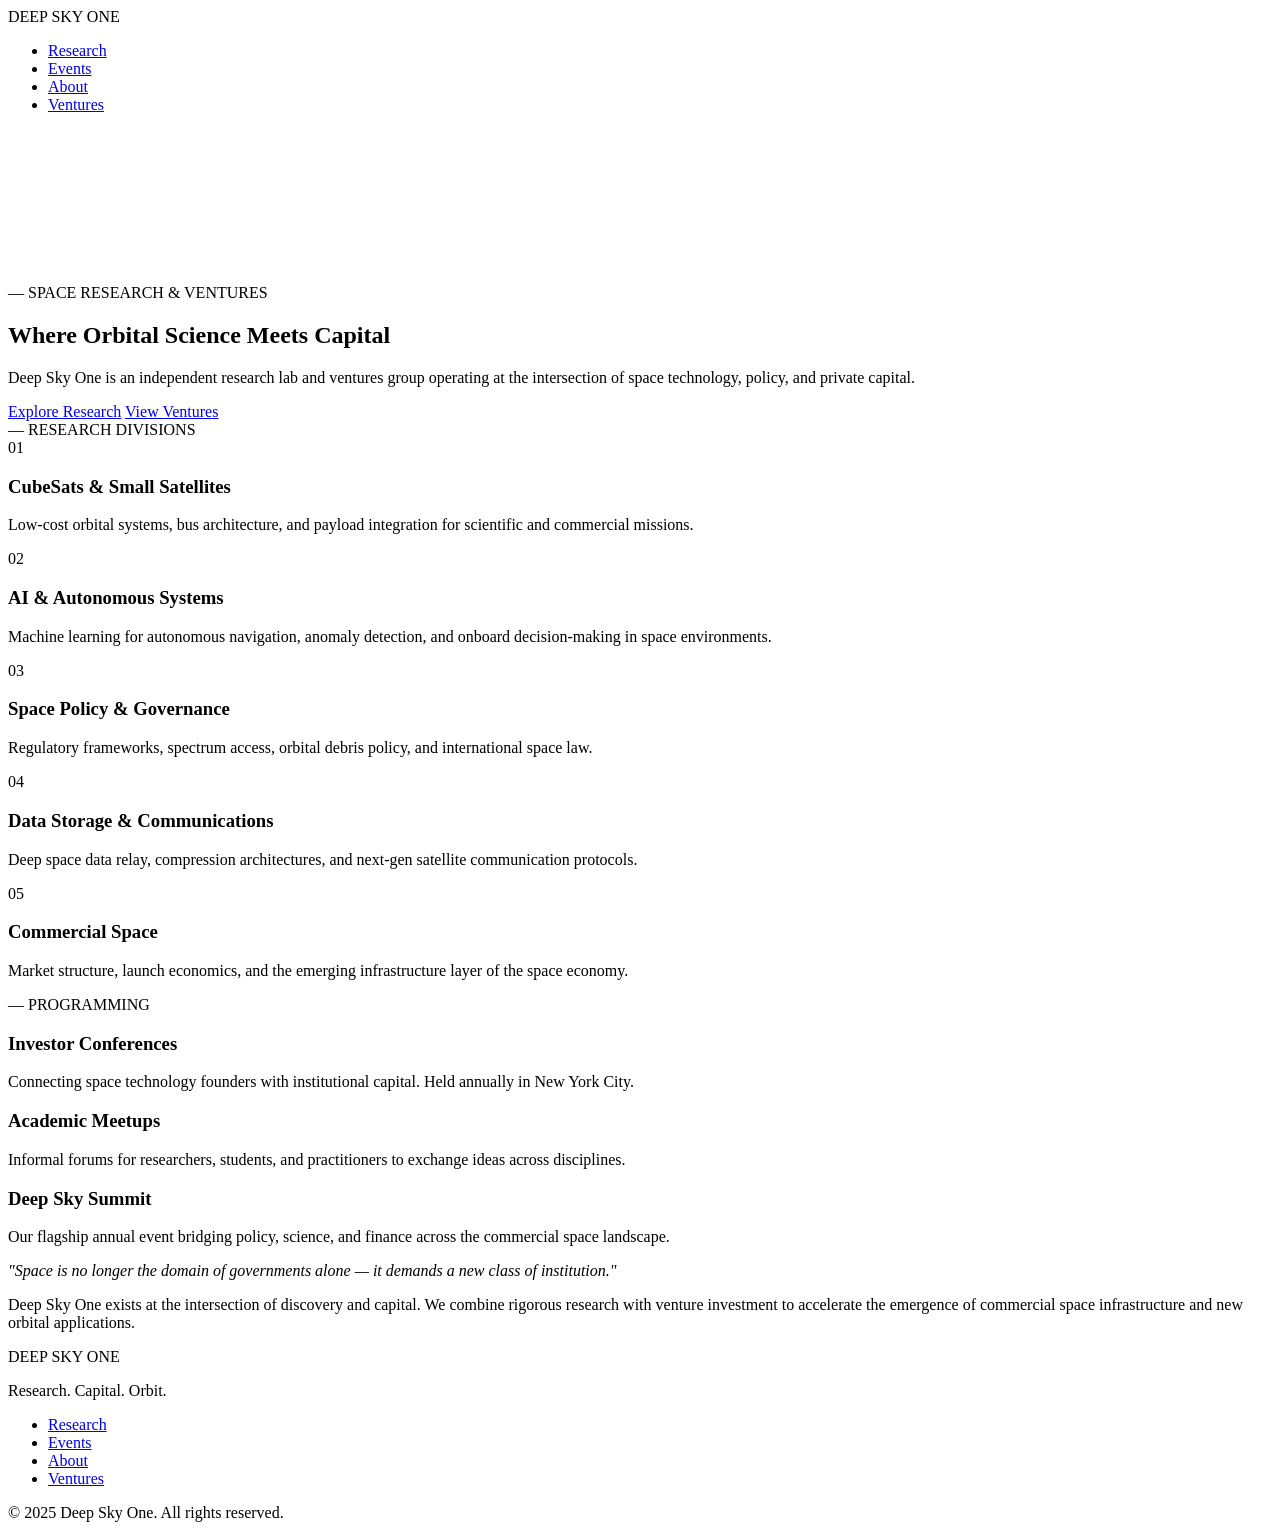
==== index.html @ 9aeb3053 "Add main homepage for Deep Sky One" ====
<!DOCTYPE html>
<html lang="en">
<head>
  <meta charset="UTF-8">
  <meta name="viewport" content="width=device-width, initial-scale=1.0">
  <title>Deep Sky One – Space Research & Ventures</title>
  <link rel="preconnect" href="https://fonts.googleapis.com">
  <link rel="preconnect" href="https://fonts.gstatic.com" crossorigin>
  <link href="https://fonts.googleapis.com/css2?family=Space+Grotesk:wght@400;600;700&family=Inter:wght@400;500;600&family=JetBrains+Mono:wght@400;600&display=swap" rel="stylesheet">
  <link rel="stylesheet" href="style.css">
</head>
<body>
  <!-- Navigation -->
  <nav class="navbar">
    <div class="nav-container">
      <div class="logo">
        DEEP SKY ONE<span class="logo-dot"></span>
      </div>
      <ul class="nav-links">
        <li><a href="#research">Research</a></li>
        <li><a href="#events">Events</a></li>
        <li><a href="#about">About</a></li>
        <li><a href="ventures.html">Ventures</a></li>
      </ul>
    </div>
  </nav>

  <!-- Hero Section -->
  <section class="hero">
    <canvas id="starfield"></canvas>
    <div class="hero-content">
      <div class="eyebrow">— SPACE RESEARCH & VENTURES</div>
      <h1 class="hero-headline">Where Orbital Science Meets Capital</h1>
      <p class="hero-subhead">Deep Sky One is an independent research lab and ventures group operating at the intersection of space technology, policy, and private capital.</p>
      <div class="hero-ctas">
        <a href="#research" class="btn btn-primary">Explore Research</a>
        <a href="ventures.html" class="btn btn-ghost">View Ventures</a>
      </div>
    </div>
  </section>

  <!-- Research Divisions -->
  <section class="research-divisions" id="research">
    <div class="container">
      <div class="section-header">
        <div class="eyebrow">— RESEARCH DIVISIONS</div>
      </div>
      <div class="research-grid">
        <div class="research-card">
          <div class="card-index">01</div>
          <h3 class="card-title">CubeSats & Small Satellites</h3>
          <p class="card-description">Low-cost orbital systems, bus architecture, and payload integration for scientific and commercial missions.</p>
        </div>
        <div class="research-card">
          <div class="card-index">02</div>
          <h3 class="card-title">AI & Autonomous Systems</h3>
          <p class="card-description">Machine learning for autonomous navigation, anomaly detection, and onboard decision-making in space environments.</p>
        </div>
        <div class="research-card">
          <div class="card-index">03</div>
          <h3 class="card-title">Space Policy & Governance</h3>
          <p class="card-description">Regulatory frameworks, spectrum access, orbital debris policy, and international space law.</p>
        </div>
        <div class="research-card">
          <div class="card-index">04</div>
          <h3 class="card-title">Data Storage & Communications</h3>
          <p class="card-description">Deep space data relay, compression architectures, and next-gen satellite communication protocols.</p>
        </div>
        <div class="research-card">
          <div class="card-index">05</div>
          <h3 class="card-title">Commercial Space</h3>
          <p class="card-description">Market structure, launch economics, and the emerging infrastructure layer of the space economy.</p>
        </div>
      </div>
    </div>
  </section>

  <!-- Events Section -->
  <section class="events" id="events">
    <div class="container">
      <div class="section-header">
        <div class="eyebrow">— PROGRAMMING</div>
      </div>
      <div class="events-grid">
        <div class="event-card">
          <h3 class="card-title">Investor Conferences</h3>
          <p class="card-description">Connecting space technology founders with institutional capital. Held annually in New York City.</p>
        </div>
        <div class="event-card">
          <h3 class="card-title">Academic Meetups</h3>
          <p class="card-description">Informal forums for researchers, students, and practitioners to exchange ideas across disciplines.</p>
        </div>
        <div class="event-card">
          <h3 class="card-title">Deep Sky Summit</h3>
          <p class="card-description">Our flagship annual event bridging policy, science, and finance across the commercial space landscape.</p>
        </div>
      </div>
    </div>
  </section>

  <!-- About Strip -->
  <section class="about-strip" id="about">
    <div class="container">
      <div class="about-content">
        <div class="about-quote">
          <p><em>"Space is no longer the domain of governments alone — it demands a new class of institution."</em></p>
        </div>
        <div class="about-text">
          <p>Deep Sky One exists at the intersection of discovery and capital. We combine rigorous research with venture investment to accelerate the emergence of commercial space infrastructure and new orbital applications.</p>
        </div>
      </div>
    </div>
  </section>

  <!-- Footer -->
  <footer class="footer">
    <div class="container">
      <div class="footer-top">
        <div class="footer-logo">
          <div class="logo">DEEP SKY ONE<span class="logo-dot"></span></div>
          <p class="footer-tagline">Research. Capital. Orbit.</p>
        </div>
        <ul class="footer-links">
          <li><a href="#research">Research</a></li>
          <li><a href="#events">Events</a></li>
          <li><a href="#about">About</a></li>
          <li><a href="ventures.html">Ventures</a></li>
        </ul>
      </div>
      <div class="footer-bottom">
        <p>&copy; 2025 Deep Sky One. All rights reserved.</p>
      </div>
    </div>
  </footer>

  <script src="main.js"></script>
</body>
</html>
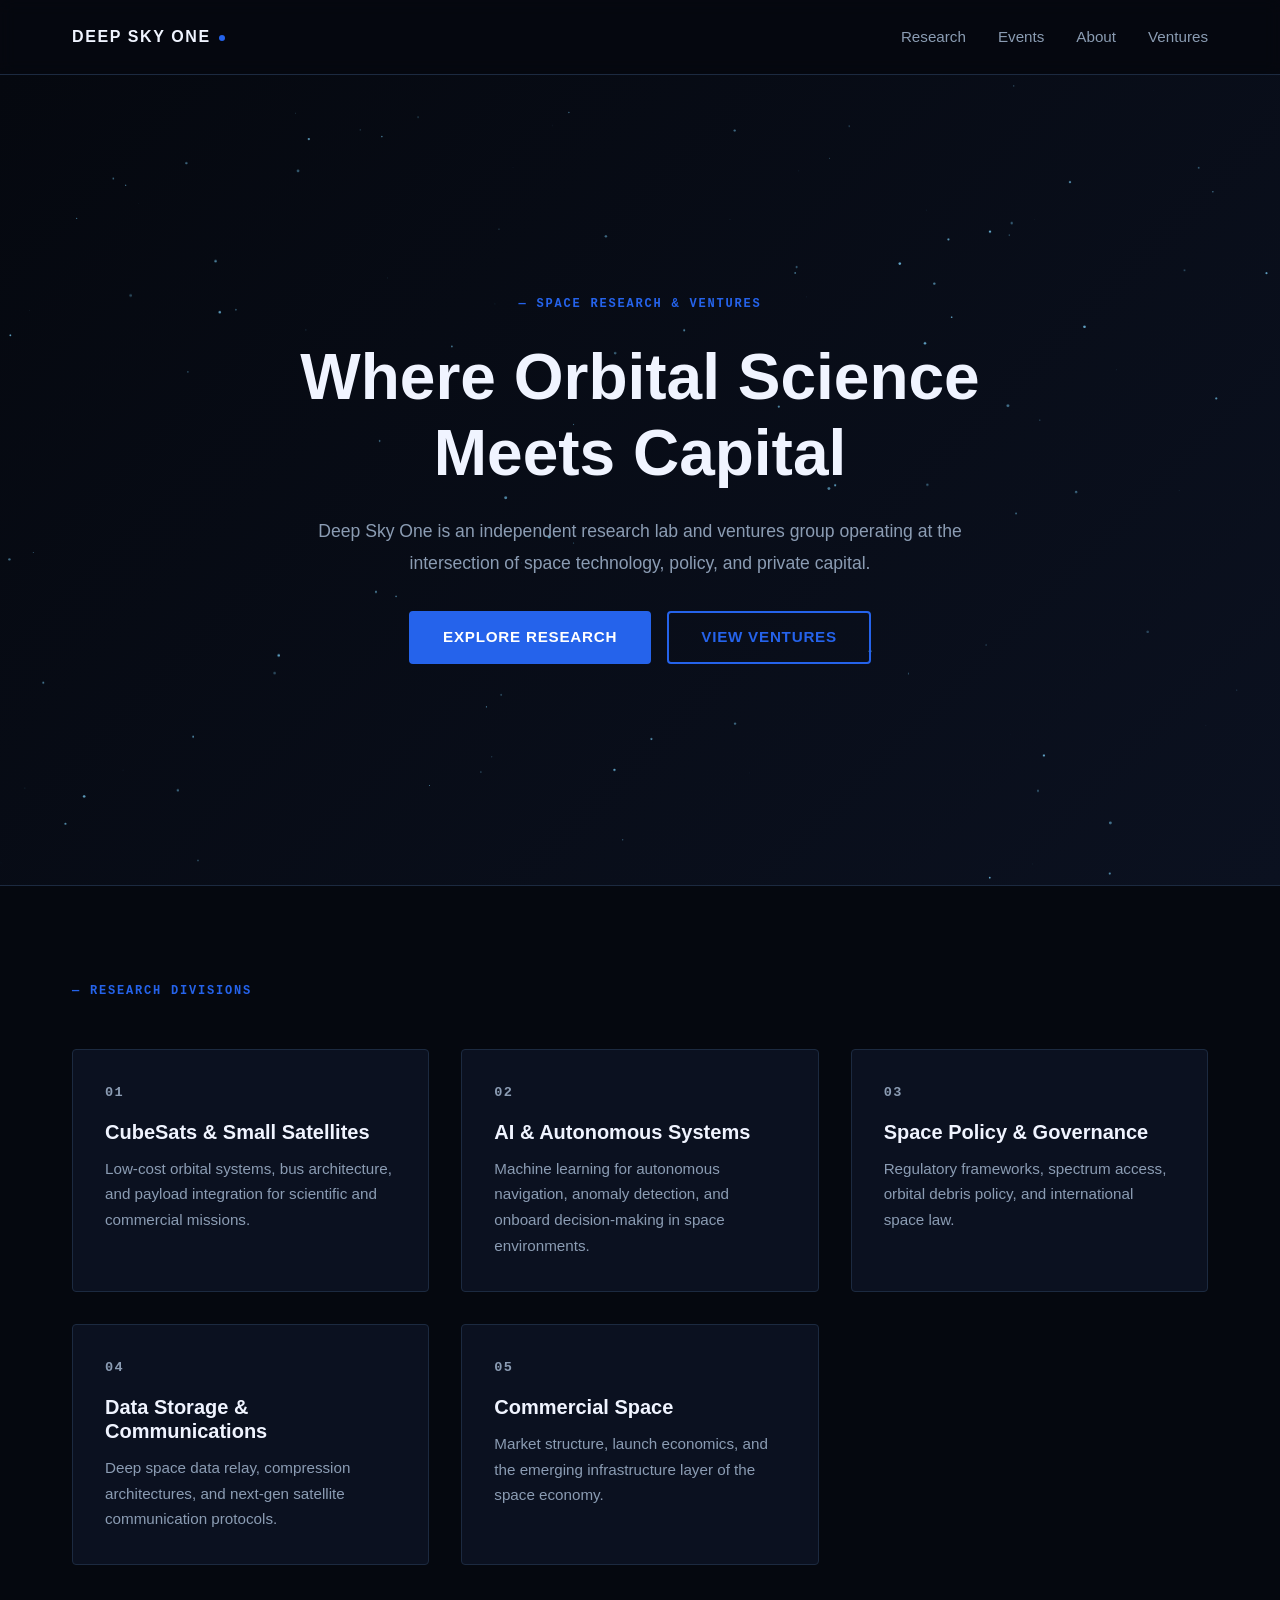
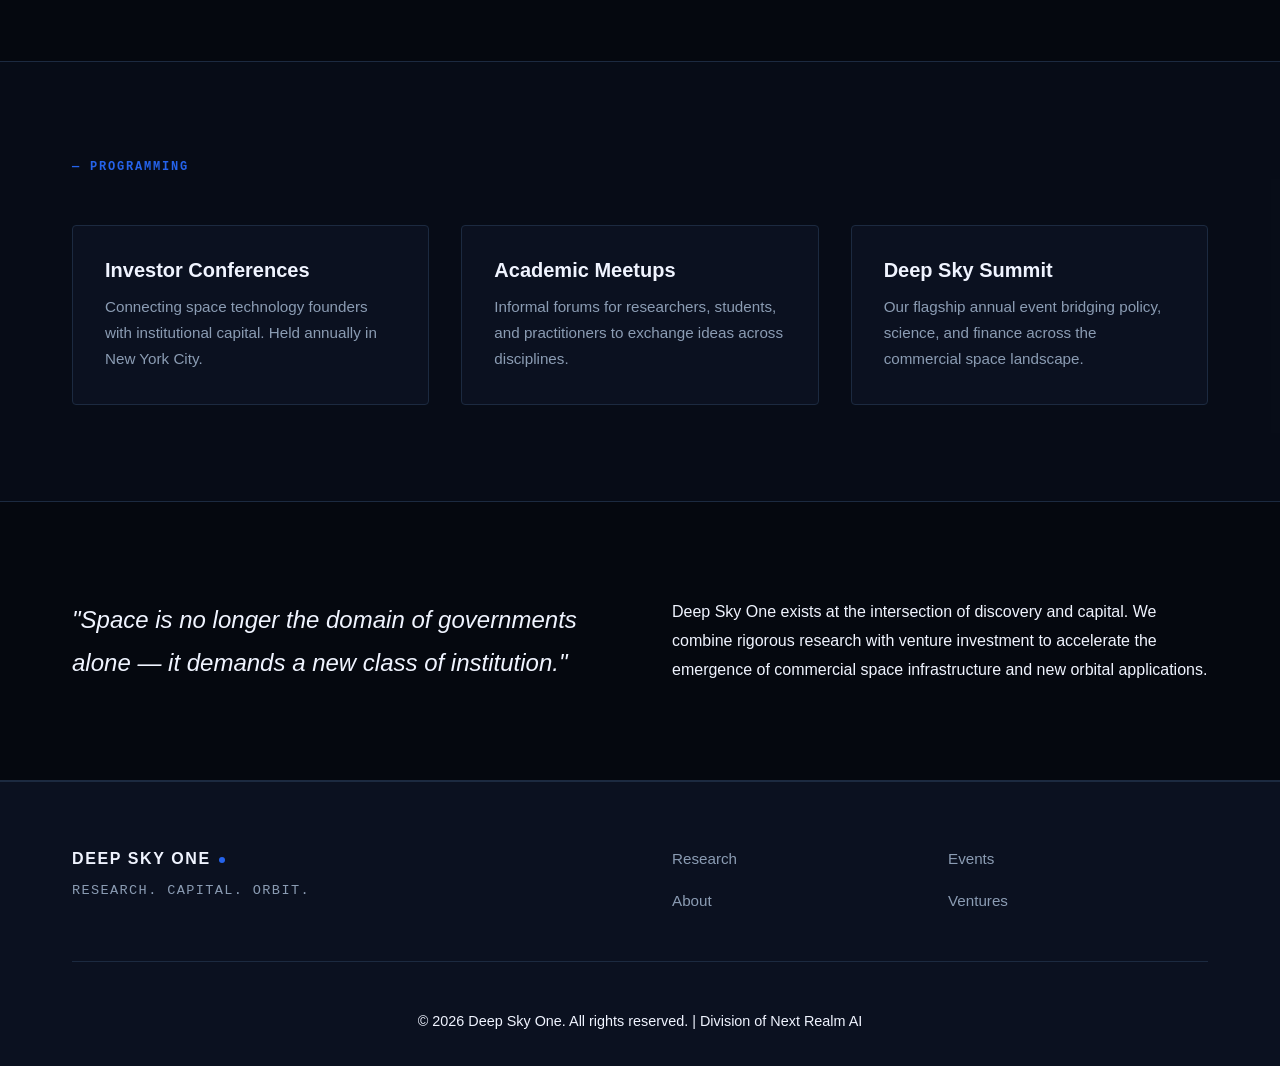
==== commit c866fb14: "Update index.html" ====
--- a/index.html
+++ b/index.html
@@ -128,7 +128,7 @@
         </ul>
       </div>
       <div class="footer-bottom">
-        <p>&copy; 2025 Deep Sky One. All rights reserved.</p>
+        <p>&copy; 2026 Deep Sky One. All rights reserved. | Division of Next Realm AI</p>
       </div>
     </div>
   </footer>
--- a/style.css
+++ b/style.css
@@ -0,0 +1,587 @@
+:root {
+  --color-bg: #05080F;
+  --color-surface: #0B1120;
+  --color-accent: #2563EB;
+  --color-accent-light: #7DD3FC;
+  --color-text: #F0F4FF;
+  --color-text-muted: #8B9CB3;
+  --color-border: #1C2A40;
+  --font-display: 'Space Grotesk', sans-serif;
+  --font-body: 'Inter', sans-serif;
+  --font-mono: 'JetBrains Mono', monospace;
+}
+
+* {
+  margin: 0;
+  padding: 0;
+  box-sizing: border-box;
+}
+
+html {
+  scroll-behavior: smooth;
+}
+
+body {
+  background-color: var(--color-bg);
+  color: var(--color-text);
+  font-family: var(--font-body);
+  font-size: 16px;
+  line-height: 1.6;
+  overflow-x: hidden;
+}
+
+/* Typography */
+h1, h2, h3 {
+  font-family: var(--font-display);
+  font-weight: 600;
+  line-height: 1.2;
+}
+
+h1 {
+  font-size: clamp(2.5rem, 5vw, 4rem);
+}
+
+h2 {
+  font-size: clamp(1.75rem, 3vw, 2.5rem);
+}
+
+h3 {
+  font-size: 1.25rem;
+}
+
+p {
+  color: var(--color-text);
+}
+
+/* Layout */
+.container {
+  max-width: 1200px;
+  margin: 0 auto;
+  padding: 0 2rem;
+}
+
+/* Navigation */
+.navbar {
+  position: sticky;
+  top: 0;
+  z-index: 100;
+  background-color: rgba(5, 8, 15, 0.8);
+  backdrop-filter: blur(8px);
+  border-bottom: 1px solid var(--color-border);
+  transition: all 0.3s ease;
+}
+
+.nav-container {
+  max-width: 1200px;
+  margin: 0 auto;
+  padding: 1.5rem 2rem;
+  display: flex;
+  justify-content: space-between;
+  align-items: center;
+}
+
+.logo {
+  font-family: var(--font-display);
+  font-size: 1rem;
+  font-weight: 700;
+  letter-spacing: 0.1em;
+  color: var(--color-text);
+}
+
+.logo-dot {
+  display: inline-block;
+  width: 6px;
+  height: 6px;
+  background-color: var(--color-accent);
+  border-radius: 50%;
+  margin-left: 0.5rem;
+  vertical-align: middle;
+}
+
+.nav-links {
+  list-style: none;
+  display: flex;
+  gap: 2rem;
+}
+
+.nav-links a {
+  color: var(--color-text-muted);
+  text-decoration: none;
+  font-size: 0.95rem;
+  transition: color 0.3s ease;
+  font-family: var(--font-body);
+  font-weight: 500;
+}
+
+.nav-links a:hover,
+.nav-links a.active {
+  color: var(--color-accent);
+}
+
+/* Eyebrow Labels */
+.eyebrow {
+  font-family: var(--font-mono);
+  font-size: 0.75rem;
+  font-weight: 600;
+  letter-spacing: 0.15em;
+  color: var(--color-accent);
+  text-transform: uppercase;
+  margin-bottom: 1.5rem;
+  display: block;
+}
+
+/* Section Header */
+.section-header {
+  margin-bottom: 3rem;
+}
+
+/* Hero Section */
+.hero {
+  position: relative;
+  min-height: 90vh;
+  display: flex;
+  align-items: center;
+  justify-content: center;
+  overflow: hidden;
+  background: linear-gradient(135deg, #05080F 0%, #0B1120 100%);
+}
+
+#starfield {
+  position: absolute;
+  top: 0;
+  left: 0;
+  width: 100%;
+  height: 100%;
+  z-index: 1;
+}
+
+.hero-content {
+  position: relative;
+  z-index: 2;
+  text-align: center;
+  max-width: 800px;
+  padding: 2rem;
+}
+
+.hero-headline {
+  margin: 1.5rem 0;
+  color: var(--color-text);
+}
+
+.hero-subhead {
+  font-size: 1.1rem;
+  color: var(--color-text-muted);
+  margin-bottom: 2rem;
+  line-height: 1.8;
+}
+
+.hero-ctas {
+  display: flex;
+  gap: 1rem;
+  justify-content: center;
+  flex-wrap: wrap;
+  margin-top: 2rem;
+}
+
+/* Buttons */
+.btn {
+  display: inline-block;
+  padding: 0.75rem 2rem;
+  border-radius: 4px;
+  font-family: var(--font-display);
+  font-size: 0.95rem;
+  font-weight: 600;
+  text-decoration: none;
+  transition: all 0.3s ease;
+  border: 2px solid;
+  cursor: pointer;
+  letter-spacing: 0.05em;
+  text-transform: uppercase;
+}
+
+.btn-primary {
+  background-color: var(--color-accent);
+  border-color: var(--color-accent);
+  color: white;
+}
+
+.btn-primary:hover {
+  background-color: #1d4ed8;
+  border-color: #1d4ed8;
+  box-shadow: 0 0 20px rgba(37, 99, 235, 0.3);
+}
+
+.btn-ghost {
+  background-color: transparent;
+  border-color: var(--color-accent);
+  color: var(--color-accent);
+}
+
+.btn-ghost:hover {
+  background-color: var(--color-accent);
+  color: white;
+  box-shadow: 0 0 20px rgba(37, 99, 235, 0.3);
+}
+
+/* Research Divisions */
+.research-divisions {
+  padding: 6rem 0;
+  border-top: 1px solid var(--color-border);
+  border-bottom: 1px solid var(--color-border);
+}
+
+.research-grid {
+  display: grid;
+  grid-template-columns: repeat(auto-fit, minmax(300px, 1fr));
+  gap: 2rem;
+}
+
+.research-card {
+  background-color: var(--color-surface);
+  border: 1px solid var(--color-border);
+  padding: 2rem;
+  border-radius: 4px;
+  transition: all 0.3s ease;
+  position: relative;
+}
+
+.research-card:hover {
+  border-left: 3px solid var(--color-accent);
+  border-color: var(--color-border);
+}
+
+.card-index {
+  font-family: var(--font-mono);
+  font-size: 0.85rem;
+  font-weight: 600;
+  color: var(--color-text-muted);
+  margin-bottom: 1rem;
+  letter-spacing: 0.1em;
+}
+
+.card-title {
+  margin-bottom: 0.75rem;
+  color: var(--color-text);
+}
+
+.card-description {
+  color: var(--color-text-muted);
+  font-size: 0.95rem;
+  line-height: 1.7;
+}
+
+/* Events Section */
+.events {
+  padding: 6rem 0;
+  background-color: rgba(11, 17, 32, 0.5);
+}
+
+.events-grid {
+  display: grid;
+  grid-template-columns: repeat(auto-fit, minmax(300px, 1fr));
+  gap: 2rem;
+}
+
+.event-card {
+  background-color: var(--color-surface);
+  border: 1px solid var(--color-border);
+  padding: 2rem;
+  border-radius: 4px;
+  transition: all 0.3s ease;
+}
+
+.event-card:hover {
+  border-color: var(--color-accent);
+  box-shadow: 0 0 20px rgba(37, 99, 235, 0.1);
+}
+
+/* About Strip */
+.about-strip {
+  padding: 6rem 0;
+  border-top: 1px solid var(--color-border);
+  border-bottom: 1px solid var(--color-border);
+}
+
+.about-content {
+  display: grid;
+  grid-template-columns: 1fr 1fr;
+  gap: 4rem;
+  align-items: center;
+}
+
+.about-quote {
+  font-size: 1.5rem;
+  color: var(--color-accent-light);
+  font-style: italic;
+  font-family: var(--font-display);
+  line-height: 1.8;
+}
+
+.about-text {
+  color: var(--color-text-muted);
+  line-height: 1.8;
+  font-size: 1rem;
+}
+
+/* Ventures Hero */
+.ventures-hero {
+  position: relative;
+  min-height: 80vh;
+  display: flex;
+  align-items: center;
+  justify-content: center;
+  background: linear-gradient(135deg, #05080F 0%, #0B1120 100%);
+  background-image: 
+    radial-gradient(1px 1px at 20% 30%, rgba(37, 99, 235, 0.1), rgba(37, 99, 235, 0)),
+    radial-gradient(1px 1px at 60% 70%, rgba(37, 99, 235, 0.1), rgba(37, 99, 235, 0)),
+    radial-gradient(1px 1px at 50% 50%, rgba(37, 99, 235, 0.1), rgba(37, 99, 235, 0));
+  background-size: 200% 200%;
+  background-position: 0% 0%;
+  background-attachment: fixed;
+  overflow: hidden;
+}
+
+/* What We Do */
+.what-we-do {
+  padding: 6rem 0;
+}
+
+.focus-rows {
+  display: grid;
+  gap: 3rem;
+}
+
+.focus-row {
+  padding: 2rem 0;
+  border-bottom: 1px solid var(--color-border);
+}
+
+.focus-row:last-child {
+  border-bottom: none;
+}
+
+.focus-title {
+  margin-bottom: 1rem;
+  color: var(--color-text);
+}
+
+.focus-description {
+  color: var(--color-text-muted);
+  font-size: 1rem;
+  line-height: 1.8;
+}
+
+/* Portfolio Focus */
+.portfolio-focus {
+  padding: 6rem 0;
+  background-color: rgba(11, 17, 32, 0.5);
+}
+
+.tags-grid {
+  display: flex;
+  flex-wrap: wrap;
+  gap: 1rem;
+}
+
+.sector-tag {
+  font-family: var(--font-mono);
+  font-size: 0.85rem;
+  font-weight: 600;
+  padding: 0.75rem 1.25rem;
+  border: 1px solid var(--color-accent);
+  border-radius: 20px;
+  color: var(--color-accent);
+  background-color: transparent;
+  transition: all 0.3s ease;
+  letter-spacing: 0.05em;
+  text-transform: uppercase;
+}
+
+.sector-tag:hover {
+  background-color: var(--color-accent);
+  color: white;
+}
+
+/* Network */
+.network {
+  padding: 6rem 0;
+}
+
+.network-grid {
+  display: grid;
+  grid-template-columns: 1fr 1fr;
+  gap: 3rem;
+}
+
+.network-card {
+  background-color: var(--color-surface);
+  border: 1px solid var(--color-border);
+  padding: 2.5rem;
+  border-radius: 4px;
+}
+
+.network-title {
+  margin-bottom: 1rem;
+  color: var(--color-text);
+}
+
+.network-description {
+  color: var(--color-text-muted);
+  line-height: 1.8;
+}
+
+/* Contact CTA */
+.contact-cta {
+  padding: 6rem 0;
+  background-color: rgba(37, 99, 235, 0.05);
+  border-top: 1px solid var(--color-accent);
+  border-bottom: 1px solid var(--color-accent);
+  text-align: center;
+}
+
+.cta-headline {
+  margin-bottom: 1rem;
+}
+
+.cta-description {
+  color: var(--color-text-muted);
+  margin-bottom: 2rem;
+  font-size: 1.1rem;
+  line-height: 1.8;
+  max-width: 600px;
+  margin-left: auto;
+  margin-right: auto;
+}
+
+/* Footer */
+.footer {
+  background-color: var(--color-surface);
+  border-top: 1px solid var(--color-border);
+  padding: 4rem 0 2rem;
+}
+
+.footer-top {
+  display: grid;
+  grid-template-columns: 1fr 1fr;
+  gap: 4rem;
+  margin-bottom: 3rem;
+  padding-bottom: 3rem;
+  border-bottom: 1px solid var(--color-border);
+}
+
+.footer-logo {
+  display: flex;
+  flex-direction: column;
+  gap: 0.5rem;
+}
+
+.footer-tagline {
+  font-family: var(--font-mono);
+  font-size: 0.85rem;
+  color: var(--color-text-muted);
+  letter-spacing: 0.1em;
+  text-transform: uppercase;
+}
+
+.footer-links {
+  list-style: none;
+  display: grid;
+  grid-template-columns: repeat(2, 1fr);
+  gap: 1rem;
+}
+
+.footer-links a {
+  color: var(--color-text-muted);
+  text-decoration: none;
+  transition: color 0.3s ease;
+  font-size: 0.95rem;
+}
+
+.footer-links a:hover {
+  color: var(--color-accent);
+}
+
+.footer-bottom {
+  text-align: center;
+  color: var(--color-text-muted);
+  font-size: 0.9rem;
+}
+
+/* Responsive */
+@media (max-width: 768px) {
+  .nav-links {
+    gap: 1rem;
+  }
+
+  .nav-links a {
+    font-size: 0.85rem;
+  }
+
+  .hero-ctas {
+    flex-direction: column;
+  }
+
+  .btn {
+    width: 100%;
+  }
+
+  .research-grid {
+    grid-template-columns: 1fr;
+  }
+
+  .events-grid {
+    grid-template-columns: 1fr;
+  }
+
+  .about-content {
+    grid-template-columns: 1fr;
+    gap: 2rem;
+  }
+
+  .network-grid {
+    grid-template-columns: 1fr;
+  }
+
+  .footer-top {
+    grid-template-columns: 1fr;
+    gap: 2rem;
+  }
+
+  .hero-headline {
+    font-size: 2rem;
+  }
+
+  .eyebrow {
+    font-size: 0.7rem;
+  }
+
+  .about-quote {
+    font-size: 1.25rem;
+  }
+}
+
+@media (max-width: 480px) {
+  .container {
+    padding: 0 1.5rem;
+  }
+
+  .nav-container {
+    padding: 1rem 1.5rem;
+    flex-direction: column;
+    gap: 1rem;
+  }
+
+  .nav-links {
+    flex-direction: column;
+    gap: 0.75rem;
+    width: 100%;
+  }
+
+  .logo {
+    font-size: 0.9rem;
+  }
+
+  .footer-links {
+    grid-template-columns: 1fr;
+  }
+}
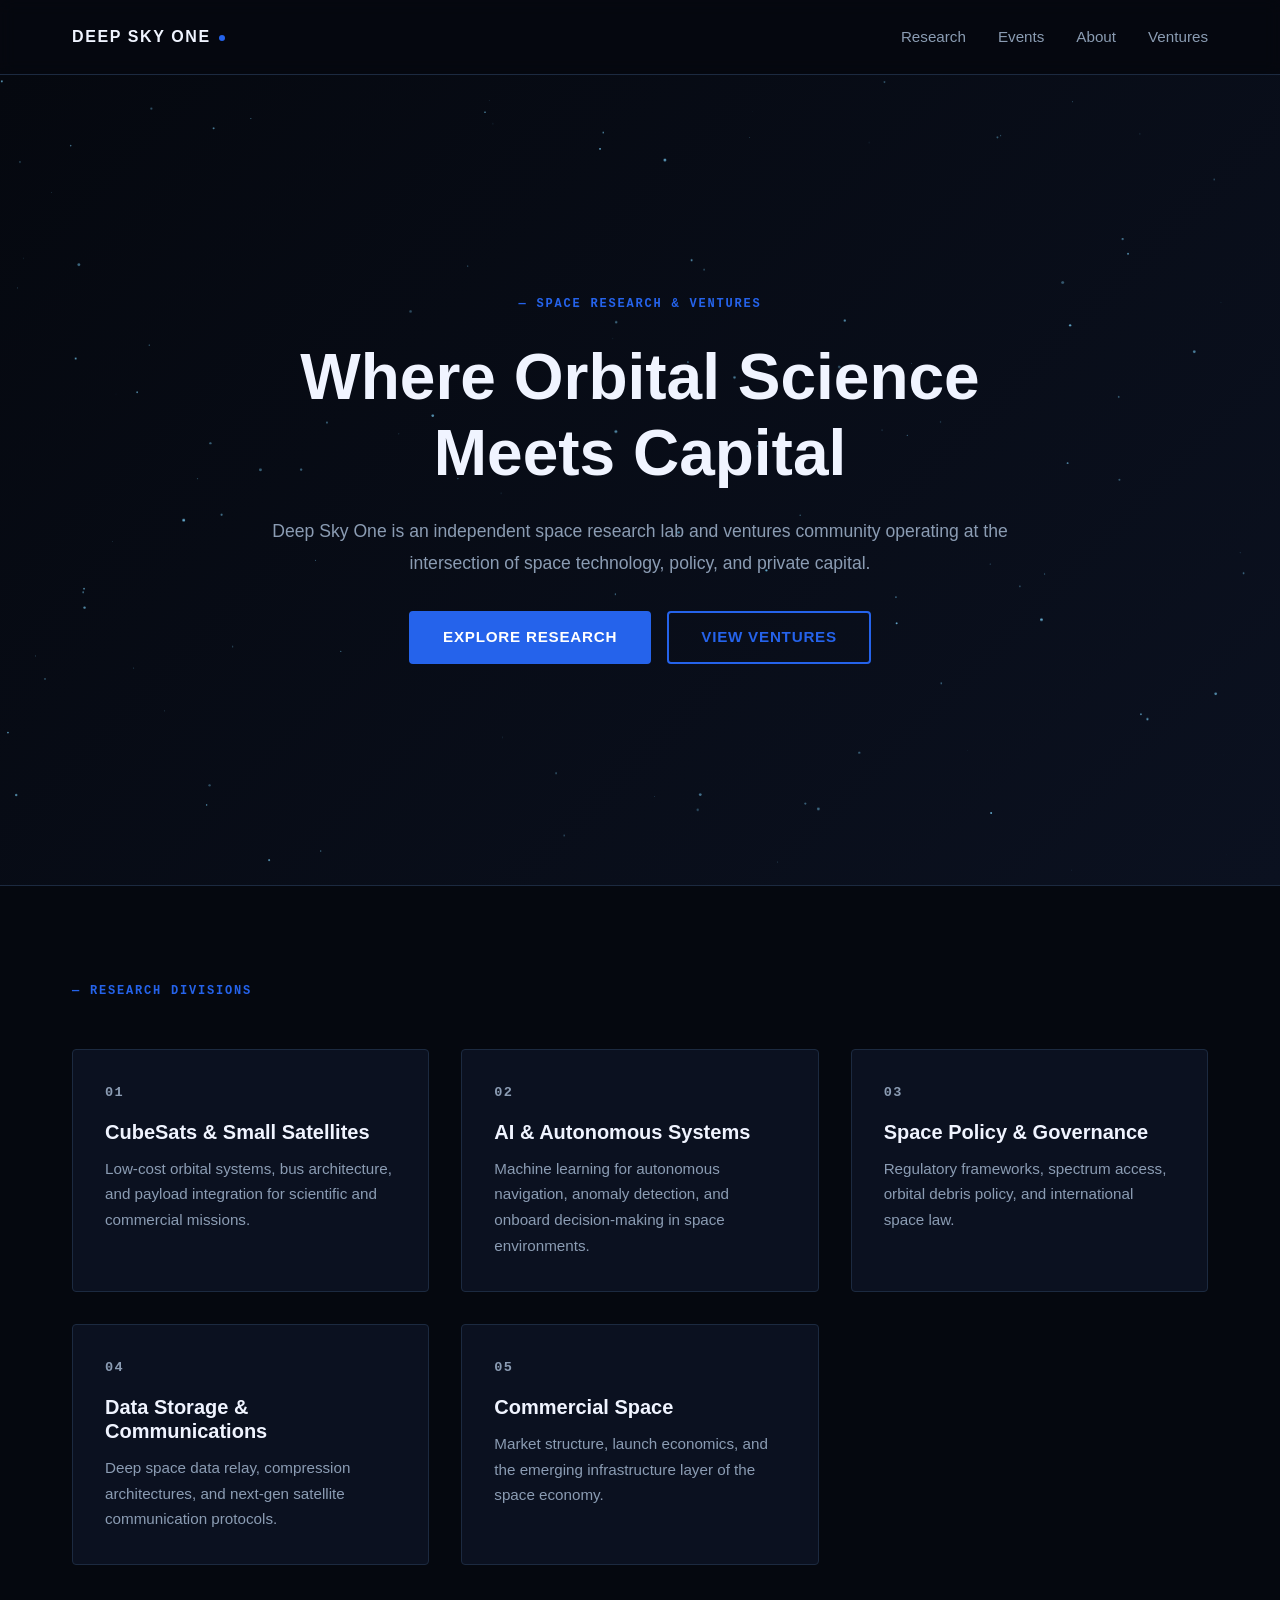
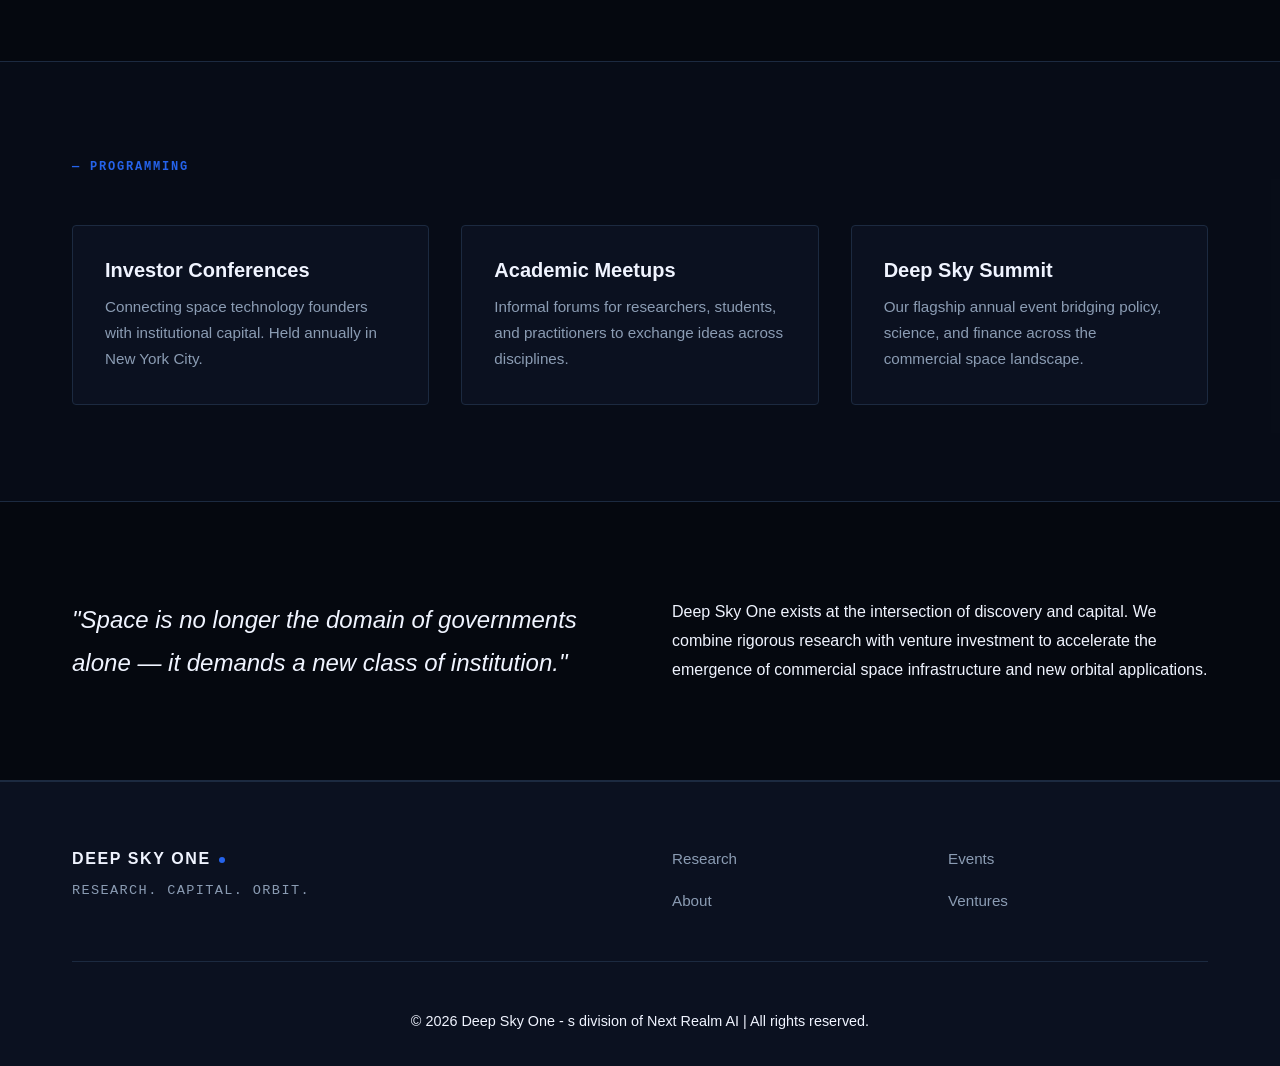
==== commit df940031: "Update hero subhead and footer text formatting" ====
--- a/index.html
+++ b/index.html
@@ -31,7 +31,7 @@
     <div class="hero-content">
       <div class="eyebrow">— SPACE RESEARCH & VENTURES</div>
       <h1 class="hero-headline">Where Orbital Science Meets Capital</h1>
-      <p class="hero-subhead">Deep Sky One is an independent research lab and ventures group operating at the intersection of space technology, policy, and private capital.</p>
+      <p class="hero-subhead">Deep Sky One is an independent space research lab and ventures community operating at the intersection of space technology, policy, and private capital.</p>
       <div class="hero-ctas">
         <a href="#research" class="btn btn-primary">Explore Research</a>
         <a href="ventures.html" class="btn btn-ghost">View Ventures</a>
@@ -128,7 +128,7 @@
         </ul>
       </div>
       <div class="footer-bottom">
-        <p>&copy; 2026 Deep Sky One. All rights reserved. | Division of Next Realm AI</p>
+        <p>&copy; 2026 Deep Sky One - s division of Next Realm AI | All rights reserved.</p>
       </div>
     </div>
   </footer>
